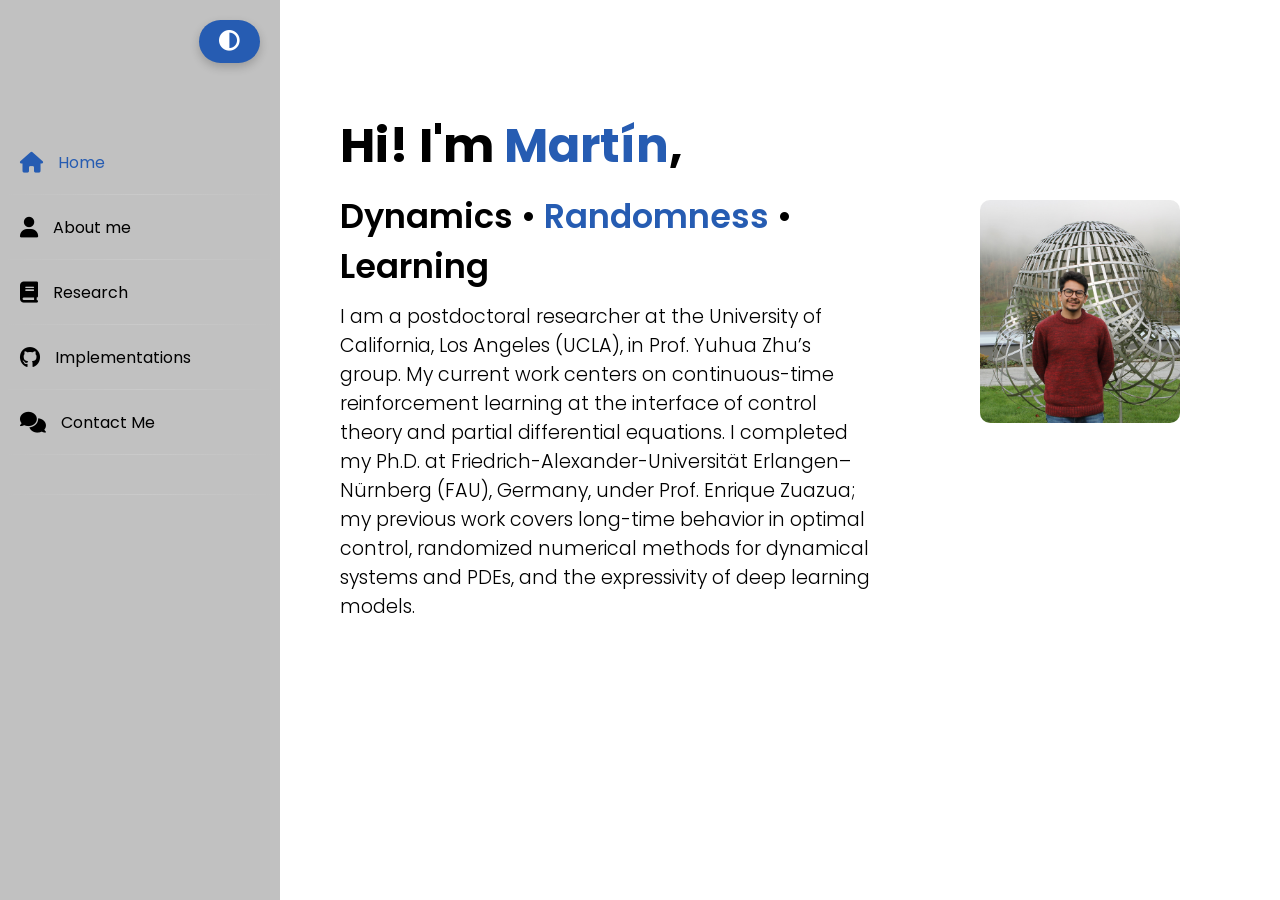
==== index.html @ 27f420d0 "update position" ====
<!DOCTYPE html>
<html lang="en">
<head>
  <meta charset="UTF-8">
  <meta name="viewport" content="width=device-width, initial-scale=1">
  <title>Martin Hernandez</title>

  <!-- Font Awesome icons -->
  <link
    rel="stylesheet"
    href="https://cdnjs.cloudflare.com/ajax/libs/font-awesome/6.5.0/css/all.min.css"
  />

  <!-- Swiper core CSS -->
  <link
    rel="stylesheet"
    href="https://unpkg.com/swiper@8/swiper-bundle.min.css"
  />

  <!-- Your custom styles -->
  <link rel="stylesheet" href="style.css" />

  <!-- Swiper JS (must come before your own script) -->
  <script
    src="https://unpkg.com/swiper@8/swiper-bundle.min.js"
    defer
  ></script>

  <!-- Your page’s behavior -->
  <script src="script.js" defer></script>
</head>
<body>

  <!-- Mobile top navigation (icons only) -->
  <header class="mobile-nav">
    <ul class="Links">
      <li onclick="Navigate(0)"><i class="fa-solid fa-house"></i></li>
      <li onclick="Navigate(1)"><i class="fa-solid fa-user"></i></li>
      <li onclick="Navigate(2)"><i class="fa-solid fa-book"></i></li>
      <li onclick="Navigate(3)"><i class="fa-brands fa-github"></i></li>
      <li onclick="Navigate(4)"><i class="fa-solid fa-comments"></i></li>
      <li>
        <button onclick="toggleTheme()" class="theme-button">
          <i class="fa-solid fa-circle-half-stroke"></i>
        </button>
      </li>
    </ul>
  </header>

  <main>
    <!-- Desktop sidebar -->
    <aside>
      <ul class="Links">
        <li onclick="Navigate(0)" class="activeLink">
          <i class="fa-solid fa-house"></i><p>Home</p>
        </li>
        <li onclick="Navigate(1)">
          <i class="fa-solid fa-user"></i><p>About me</p>
        </li>
        <li onclick="Navigate(2)">
          <i class="fa-solid fa-book"></i><p>Research</p>
        </li>
        <li onclick="Navigate(3)">
          <i class="fa-brands fa-github"></i><p>Implementations</p>
        </li>
        <li onclick="Navigate(4)">
          <i class="fa-solid fa-comments"></i><p>Contact Me</p>
        </li>
        <li>
          <button onclick="toggleTheme()" class="theme-button">
            <i class="fa-solid fa-circle-half-stroke"></i>
          </button>
        </li>
      </ul>
    </aside>

    <!-- Swiper container -->
    <div class="swiper mySwiper">
      <div class="swiper-wrapper">

        <!-- Home slide -->
        <div class="swiper-slide home-slide">
          <div class="HomeContent">
            <h1>Hi! I'm <span class="stylized-name">Martín</span>,</h1>
            <h2>Dynamics &bull; <span class="proffesions">Randomness</span> &bull; Learning</h2>
            <p class="heroline">
I am a postdoctoral researcher at the University of California, Los Angeles (UCLA), in Prof. Yuhua Zhu’s group. My current work centers on continuous-time reinforcement learning at the interface of control theory and partial differential equations. I completed my Ph.D. at Friedrich-Alexander-Universität Erlangen–Nürnberg (FAU), Germany, under Prof. Enrique Zuazua; my previous work covers long-time behavior in optimal control, randomized numerical methods for dynamical systems and PDEs, and the expressivity of deep learning models.            </p>
          </div>
          <div class="SideImg">
            <img src="Hernandez_oberwolfach.JPG" alt="Martin_Oberwolfach">
          </div>
        </div>

        <!-- About Me slide -->
        <div class="swiper-slide aboutme">
          <h1 class="heading">About Me</h1>
          <h3 class="sub-heading">I'm Martín Hernández Salinas</h3>
          <div class="aboutme-deatils">
           I am a mathematician with a background in partial differential equations, numerical analysis, and control theory. My academic path began in Chile, where I earned both my engineering and master’s degrees in mathematics at Universidad Técnica Federico Santa María (USM) under the supervision of Prof. Rodrigo Lecaros and Prof. Sebastián Zamorano. I earned my Ph.D. (Dr. rer. nat.) at Friedrich-Alexander-Universität Erlangen–Nürnberg (FAU), Germany, under the supervision of Prof. Enrique Zuazua.

During my Ph.D. I focused on continuous-time models, with a particular emphasis on developing efficient randomized algorithms—such as random-batch methods—for applications ranging from PDEs and optimal control to deep learning (e.g., dropout).

I am currently a postdoctoral researcher at the University of California, Los Angeles (UCLA), in Prof. Yuhua Zhu’s group, researching continuous-time reinforcement learning, particularly in multi-agent systems.

I am interested in bridging theoretical insights with practical implementations through numerical experiments, and I strive to connect rigorous mathematical analysis with emerging computational techniques.          </div>
          <div class="buttonGroup">
            <a href="https://github.com/Martinshs/Martinshs/blob/main/CV_Martin_HS.pdf" target="_blank">
              <button>CV</button>
            </a>
            <a href="https://github.com/Martinshs/master_thesis/blob/main/Thesis_master_Martin_hernandez_2021.pdf" target="_blank">
            <button>Master Thesis (Spanish)</button>
            </a>
            <a href="https://github.com/Martinshs/phd_thesis/blob/main/Thesis_Martin_Hernandez_update.pdf" target="_blank">
            <button>PhD Thesis (English)</button>
            </a>
          </div>
        </div>

        <!-- Research slide -->
        <div class="swiper-slide research">
          <h1 class="heading">Research</h1>

          <div class="publication-box">
            <h2>Publications</h2>
            <ul class="publication-list">
              <li>
                Hernández, M., Lecaros, R., Zamorano, S. (2023).
                <em>Averaged turnpike property for differential equations with random constant coefficients</em>.
                <strong>Mathematical Control and Related Fields</strong>.
                <a href="https://www.aimsciences.org//article/doi/10.3934/mcrf.2022016" target="_blank">AIMS</a>
              </li>
              <li>
                Hernández, M., Zuazua, E. (2024).
                <em>Uniform Turnpike Property and Singular Limits</em>.
                <strong>Acta Applicandae Mathematicae</strong>.
                <a href="https://link.springer.com/article/10.1007/s10440-024-00640-7" target="_blank">Springer</a>
              </li>
              <li>
                Hernández, M., Dominguez-Corella, A. (2025).
                <em>Mini-batch descent in semiflows</em>.
                <strong>ESAIM-COCV</strong>.
                <a href="https://www.esaim-cocv.org/articles/cocv/abs/2025/01/cocv240151/cocv240151.html" target="_blank">COCV</a>
              </li>
            </ul>
          </div>

          <div class="publication-box">
            <h2>Preprints</h2>
            <ul class="publication-list">
              <li>
                Hernández, M., Lazar, M., Zamorano, S. (2024).
                <em>Averaged observations and turnpike phenomenon for parameter-dependent systems</em>.
                <strong>Preprint</strong>.
                <a href="https://arxiv.org/abs/2404.17455" target="_blank">arXiv:2404.17455</a>
              </li>
              <li>
                Hernández, M., Zuazua, E. (2024).
                <em>Constructive Universal Approximation and Finite Sample Memorization by Narrow Deep ReLU Networks</em>.
                <strong>Preprint</strong>.
                <a href="https://arxiv.org/abs/2409.06555v2" target="_blank">arXiv:2409.06555v1</a>
              </li>
              <li>
                Hernández, M., Zuazua, E. (2025).
                <em>Random Batch Methods for PDE control on graphs</em>.
                <strong>Preprint</strong>.
                <a href="https://arxiv.org/abs/2506.11809" target="_blank">arXiv:2409.06555v1</a>
              </li>
              <li>
                Hernández, M. (2025).
                <em>Random domain decomposition for parabolic PDEs</em>.
                <strong>Preprint</strong>.
                <a href="https://arxiv.org/abs/2508.21557" target="_blank">arXiv:2508.21557</a>
              </li>
              <li>
                Hernández, M., Álvarez-López, A. (2025).
                <em>Convergence, design and training of continuous-time dropout as a random batch method</em>.
                <strong>Preprint</strong>.
                <a href="https://arxiv.org/abs/2510.13134" target="_blank">arXiv:2510.13134</a>

              </li>
            </ul>
          </div>



          <p class="research-description">
            For a full list of publications, please visit my
            <a href="https://scholar.google.com/citations?user=uMn-o4sAAAAJ&hl=en" target="_blank">Google Scholar profile</a>.
          </p>
        </div>

        <!-- Implementations slide -->
        <div class="swiper-slide gallery">
          <h1 class="heading">Implementations</h1>

          <h2 class="sub-heading">Tutorials</h2>
          <div class="project">
            <a href="https://github.com/DCN-FAU-AvH/pinns_heat" target="_blank">
              <img
                src="https://raw.githubusercontent.com/DCN-FAU-AvH/pinns_heat/master/results/test_example_2_20231113-230629/0_video_u.gif"
                alt="PINNs heat GIF"
              >
            </a>
            <p class="caption">
              PINNs introductory code for the heat equation (PyTorch implementation).
            </p>
          </div>

          <div class="project">
            <a href="https://github.com/Martinshs/tutorial_pytorch/tree/main" target="_blank">
              <img
                src="https://raw.githubusercontent.com/Martinshs/tutorial_pytorch/main/gifs/Simulation.gif"
                alt="PyTorch tutorial simulation"
              >
            </a>
            <p class="caption">
              Hands-on PyTorch tutorial: build and train your first neural network.
            </p>
          </div>

          <div class="project">
            <a href="https://github.com/Martinshs/code_parabolic/tree/main" target="_blank">
              <img
                src="https://raw.githubusercontent.com/Martinshs/code_parabolic/main/images/images_example_3d/plot_superposition167.png"
                alt="Parabolic PDE on graphs"
              >
            </a>
            <p class="caption">
              Library to solve Parabolic PDE on graphs.
            </p>
          </div>

          <h2 class="sub-heading">Paper Codes</h2>
          <div class="project">
            <a href="https://github.com/Martinshs/multiclass_UAT/tree/main" target="_blank">
              <img
                src="https://raw.githubusercontent.com/Martinshs/multiclass_UAT/main/example_1.gif"
                alt="Multiclass UAT GIF"
              >
            </a>
            <p class="caption">
              Universal binary classification via deep nets—without optimization.
            </p>
          </div>

          <div class="project">
            <a href="https://github.com/Martinshs/Turnpike-property" target="_blank">
              <img
                src="https://raw.githubusercontent.com/Martinshs/Turnpike-property/main/Images/plot_1.png"
                alt="Turnpike property plot"
              >
            </a>
            <p class="caption">
              Turnpike property: finite-dimensional cases with uncertainty (GEKKO implementation)
            </p>
          </div>

          <div class="project">
            <a href="https://github.com/Martinshs/mini-batch_obtacle_problem/tree/main" target="_blank">
              <img
                src="https://raw.githubusercontent.com/Martinshs/mini-batch_obtacle_problem/main/comparation_solutions.gif"
                alt="Obstacle problem comparison"
              >
            </a>
            <p class="caption">
              Random minimizing-movement for the obstacle problem (FEniCS implementation).
            </p>
          </div>

          <p class="gallery-description">
            Find more implementations on my
            <a href="https://github.com/Martinshs" target="_blank">GitHub</a>.
          </p>
        </div>

        <!-- Contact Me slide -->
        <div class="swiper-slide contactMe">
          <h1 class="heading">Contact Me</h1>
          <div class="contact-grid">
            <div class="contactinfo">
              <p><strong>Email UCLA:</strong> <a href="mailto:martinh@g.ucla.edu">martinh@g.ucla.edu</a></p>
              <p><strong>Email FAU:</strong> <a href="mailto:martin.hernandez@fau.de">martin.hernandez@fau.de</a></p>
<p><strong>Office:</strong> Boelter Hall, Room 9413, UCLA</p>
            </div>
            <div class="externallinks">
              <p><strong>Some external links:</strong></p>
              <ul class="link-icons">
                <li><i class="fab fa-linkedin"></i> <a href="https://linkedin.com/in/martinhernandez" target="_blank">LinkedIn</a></li>
                <li><i class="fas fa-university"></i> <a href="https://dcn.nat.fau.eu/martin-hernandez/" target="_blank">DCN</a></li>
                <li><i class="fab fa-github"></i> <a href="https://github.com/Martinshs" target="_blank">GitHub</a></li>
                <li><i class="fab fa-researchgate"></i> <a href="https://www.researchgate.net/profile/Martin-Hernandez-21?ev=hdr_xprf" target="_blank">ResearchGate</a></li>
                <li><i class="fab fa-google"></i><a href="https://scholar.google.com/citations?user=uMn-o4sAAAAJ&hl=en" target="_blank"> Google Scholar</a></li>
              </ul>
            </div>
          </div>
        </div>

      </div>
    </div>
  </main>

</body>
</html>
---- style.css ----
/* style.css */

/* 1. Fonts */
@import url('https://fonts.googleapis.com/css2?family=Poppins:ital,wght@0,100;0,200;0,300;0,400;0,500;0,600;0,700;0,800;0,900;1,100;1,200;1,300;1,500;1,600;1,700;1,800;1,900&display=swap');
@import url('https://fonts.googleapis.com/css2?family=Bonbon&display=swap');

/* 2. CSS variables & dark mode */
:root {
  --primary-green:       #265CB2;
  --primary-green-hover: #265CB2;
  --secondary-green:     #265CB2;
  --button-bg:           #265CB2;
  --bg-sidebar:          #C1C1C1;
  --bg-dark-alt:         #FFFFFF;
  --bg-black:            #FFFFFF;
  --text-white:          #000000;
  --text-light-grey:     #000000;
  --separator-color:     #ffffff24;
  --scrollbar-track:     #C1C1C1;
}
body.dark-mode {
  --primary-green:       #80ed99;
  --primary-green-hover: #80ed99;
  --secondary-green:     #85f69f;
  --button-bg:           #1d8637;
  --bg-sidebar:          #212529;
  --bg-dark-alt:         #343a40;
  --bg-black:            #343a40;
  --text-white:          #ffffff;
  --text-light-grey:     #ffffff;
  --separator-color:     #ffffff24;
  --scrollbar-track:     #1a1a1a;
}

/* 3. Reset & base */
* {
  margin: 0;
  padding: 0;
  box-sizing: border-box;
}
body {
  height: 100vh;
  font-family: 'Poppins', sans-serif;
  background: var(--bg-dark-alt);
  color: var(--text-white);
}

/* 4. Layout */
main {
  display: flex;
  width: 100vw;
  height: 100vh;
  overflow: hidden;
}
aside {
  width: 280px;
  display: flex;
  flex-direction: column;
  background-color: var(--bg-sidebar);
  backdrop-filter: blur(20px);
}
.mobile-nav {
  display: none;
  background-color: var(--bg-sidebar);
  backdrop-filter: blur(20px);
}

/* 5. Navigation lists */
.Links {
  list-style: none;
  padding: 0;
  margin: 0;
}
aside .Links {
  display: flex;
  flex-direction: column;
  margin-top: 130px;
}
aside .Links li {
  display: flex;
  align-items: center;
  justify-content: flex-start;
  gap: 10px;
  padding: 20px;
  cursor: pointer;
  color: var(--text-white);
  position: relative;
  transition: color 0.2s;
}
aside .Links li:hover {
  color: var(--primary-green);
}
aside .Links li::after {
  content: '';
  position: absolute;
  width: 100%;
  left: 0;
  bottom: 0;
  height: 1px;
  background: linear-gradient(to left, transparent, var(--separator-color), transparent);
}
aside .Links li i {
  font-size: 1.3rem;
}
aside .Links li p {
  margin-left: 5px;
}

/* Mobile nav */
.mobile-nav .Links {
  display: flex;
  flex-direction: row;
  justify-content: space-around;
  align-items: center;
  height: 100%;
}
.mobile-nav .Links li {
  display: flex;
  align-items: center;
  justify-content: center;
  cursor: pointer;
  color: var(--text-white);
  transition: color 0.2s;
}
.mobile-nav .Links li i {
  font-size: 1.3rem;
}

/* 6. Active link coloring */
.Links li.activeLink {
  color: var(--primary-green);
}

/* 7. Swiper container */
.mySwiper {
  width: calc(100% - 280px);
  height: 100vh;
  background-color: var(--bg-dark-alt);
}
.swiper,
.swiper-wrapper {
  height: 100vh;
}

/* 8. Slide scroll containment */
.swiper-slide {
  width: 100%;
  height: 100%;
  overflow-y: auto;
  overscroll-behavior-y: contain;
  background-color: var(--bg-dark-alt);
}
.swiper-slide::-webkit-scrollbar {
  width: 15px;
}
.swiper-slide::-webkit-scrollbar-track {
  background: var(--scrollbar-track);
  border-radius: 5px;
}
.swiper-slide::-webkit-scrollbar-thumb {
  background-color: var(--primary-green);
  border-radius: 5px;
  border: 2px solid var(--scrollbar-track);
}

/* 9. Home slide */
.home-slide {
  display: flex;
  background-color: var(--bg-dark-alt);
  color: var(--text-white);
}
.HomeContent {
  flex: 1;
  margin: auto 0;
  margin-top: 50px;
  padding: 60px;
  user-select: none;
}
.SideImg {
  width: 20%;
  margin: 200px 100px 0 0;
  position: relative;
}
.SideImg img {
  width: 100%;
  border-radius: 10px;
}

/* 10. Heading decorations */
.hr1 {
  width: 150px;
  height: 10px;
  border: none;
  background: var(--primary-green);
  border-top-right-radius: 3px;
  border-bottom-right-radius: 3px;
}
.hr2 {
  width: 10px;
  height: 120px;
  border: none;
  background: var(--primary-green);
  border-bottom-left-radius: 3px;
  border-bottom-right-radius: 3px;
}
.SideImg .top-right-corner,
.SideImg .bottom-left-corner {
  position: absolute;
  pointer-events: none;
}
.SideImg .top-right-corner {
  top: 0; right: 0;
  transform: translate(20px, -20px) rotate(90deg);
}
.SideImg .bottom-left-corner {
  bottom: 0; left: 0;
  transform: translate(20px, 20px) rotate(-90deg);
}

/* 11. Text styles */
.HomeContent h1 {
  font-size: 3em;
  font-weight: 700;
  margin-bottom: 10px;
}
.HomeContent h2 {
  font-size: 2.1em;
  font-weight: 600;
  margin-bottom: 10px;
}
.HomeContent h1 .stylized-name {
  color: var(--primary-green);
}
.proffesions {
  color: var(--secondary-green);
}
.HomeContent .heroline {
  font-size: 1.2rem;
  font-weight: 300;
  padding-right: 50px;
}

/* 12. About Me slide */
.aboutme {
  padding: 60px;
  color: var(--text-white);
}
.aboutme h3 {
  padding: 10px 0;
}
.aboutme-deatils {
  padding: 10px;
  font-weight: 300;
  line-height: 1.6;
  color: var(--text-light-grey);
}
.bottonGroup {
  gap: 30px; /* Espaciado entre botones */
}
.buttonGroup button {
  background-color: var(--primary-green);
  color: var(--bg-black);
  border: none;
  padding: 12px 24px;
  border-radius: 5px;
  cursor: pointer;
  transition: background-color 0.3s ease;
}
.buttonGroup button:hover {
  background-color: var(--primary-green-hover);
}

/* 13. Research slide */
.heading {
  padding: 20px 10px;
  font-size: 2.5rem;
  color: var(--primary-green);
}
.sub-heading {
  padding: 10px 0;
  font-size: 1rem;
  color: var(--primary-green);
}
.research {
  padding: 60px;
  color: var(--text-white);
}
.research-description {
  padding: 10px;
  font-weight: 300;
  line-height: 1.6;
  color: var(--text-light-grey);
}
.research-description a {
  color: var(--primary-green);
  text-decoration: none;
}
.research-description a:hover {
  text-decoration: underline;
}
.publication-box {
  background-color: var(--bg-black);
  padding: 20px;
  margin: 20px 0;
  border-radius: 5px;
  color: var(--text-white);
}
.publication-box h2 {
  margin-bottom: 10px;
  color: var(--primary-green);
}
.publication-list li a {
  color: var(--primary-green);
  text-decoration: none;
}
.publication-list li a:hover {
  text-decoration: underline;
}

/* 14. Implementations slide */
.gallery {
  display: grid;
  grid-template-columns: repeat(3, 1fr);
  padding: 60px;
  gap: 20px;
}
.gallery h1,
.gallery h2 {
  grid-column: 1 / span 3;
  text-align: center;
  padding-bottom: 30px;
}
.gallery h2 {
  font-weight: 600;
  font-size: 1.5rem;
  color: var(--text-white);
}
.gallery .project {
  background: var(--bg-sidebar);
  padding: 10px;
  border-radius: 20px;
  display: flex;
  flex-direction: column;
  align-items: center;
}
.gallery .project img {
  width: 100%;
  height: 220px;
  object-fit: cover;
  border-radius: 10px;
}
.gallery .caption {
  font-size: 0.9rem;
  margin-top: 10px;
  text-align: center;
  color: var(--text-light-grey);
}
.gallery-description {
  padding: 10px;
  font-weight: 300;
  line-height: 1.6;
  color: var(--text-light-grey);
  grid-column: 1 / span 3;
}
.gallery-description a {
  color: var(--primary-green);
  text-decoration: none;
}
.gallery-description a:hover {
  text-decoration: underline;
}

/* 15. Contact slide */
.contactMe {
  padding: 80px 100px;
  display: flex;
  flex-direction: column;
  gap: 20px;
  background-color: var(--bg-dark-alt);
  color: var(--text-white);
}
.contact-grid {
  display: grid;
  grid-template-columns: 1fr 1fr;
  gap: 40px;
  padding-top: 30px;
}
.contactinfo a,
.externallinks a,
.link-icons a {
  color: var(--primary-green);
  text-decoration: none;
}
.contactinfo a:hover,
.externallinks a:hover,
.link-icons a:hover {
  text-decoration: underline;
}
.externallinks ul,
.link-icons {
  padding-left: 0;
  list-style: none;
}
.link-icons li i {
  margin-right: 10px;
  width: 20px;
  text-align: center;
  color: var(--primary-green);
}

/* 16. Theme toggle button */
.theme-button {
  position: fixed;
  top: 20px;
  right: 20px;
  z-index: 999;
  padding: 10px 20px;
  border: none;
  border-radius: 25px;
  font-size: 1.1rem;
  cursor: pointer;
  transition: background-color 0.3s ease, color 0.3s ease;
  background-color: var(--primary-green);
  color: var(--bg-black);
  box-shadow: 0 4px 10px rgba(0, 0, 0, 0.2);
}
.theme-button:hover {
  background-color: var(--primary-green-hover);
  color: var(--text-white);
}

/* 17. Mobile responsiveness */
@media (max-width: 768px) {
  /* hide desktop sidebar, show mobile header */
  aside {
    display: none;
  }
  .mobile-nav {
    display: block;
    position: fixed;
    top: 0;
    width: 100%;
    height: 60px;
    z-index: 1000;
  }
  main {
    margin-top: 60px;
  }
  .mySwiper {
    width: 100vw;
  }
  /* adjust slide heights for header */
  .swiper,
  .swiper-wrapper,
  .swiper-slide {
    height: calc(100vh - 60px);
  }
  /* single-column gallery */
  .gallery {
    grid-template-columns: 1fr;
    padding: 20px;
  }
  /* home slide single column */
  .home-slide {
    flex-direction: column;
  }
  .SideImg {
    width: 80%;
    margin: 20px auto 10px;
  }
  .HomeContent {
    margin-top: 20px;
  }
  /* contact grid single column */
  .contact-grid {
    grid-template-columns: 1fr;
  }

  .gallery-description {
    padding: 10px;
    font-weight: 300;
    line-height: 1.6;
    color: var(--text-light-grey);
  }


}
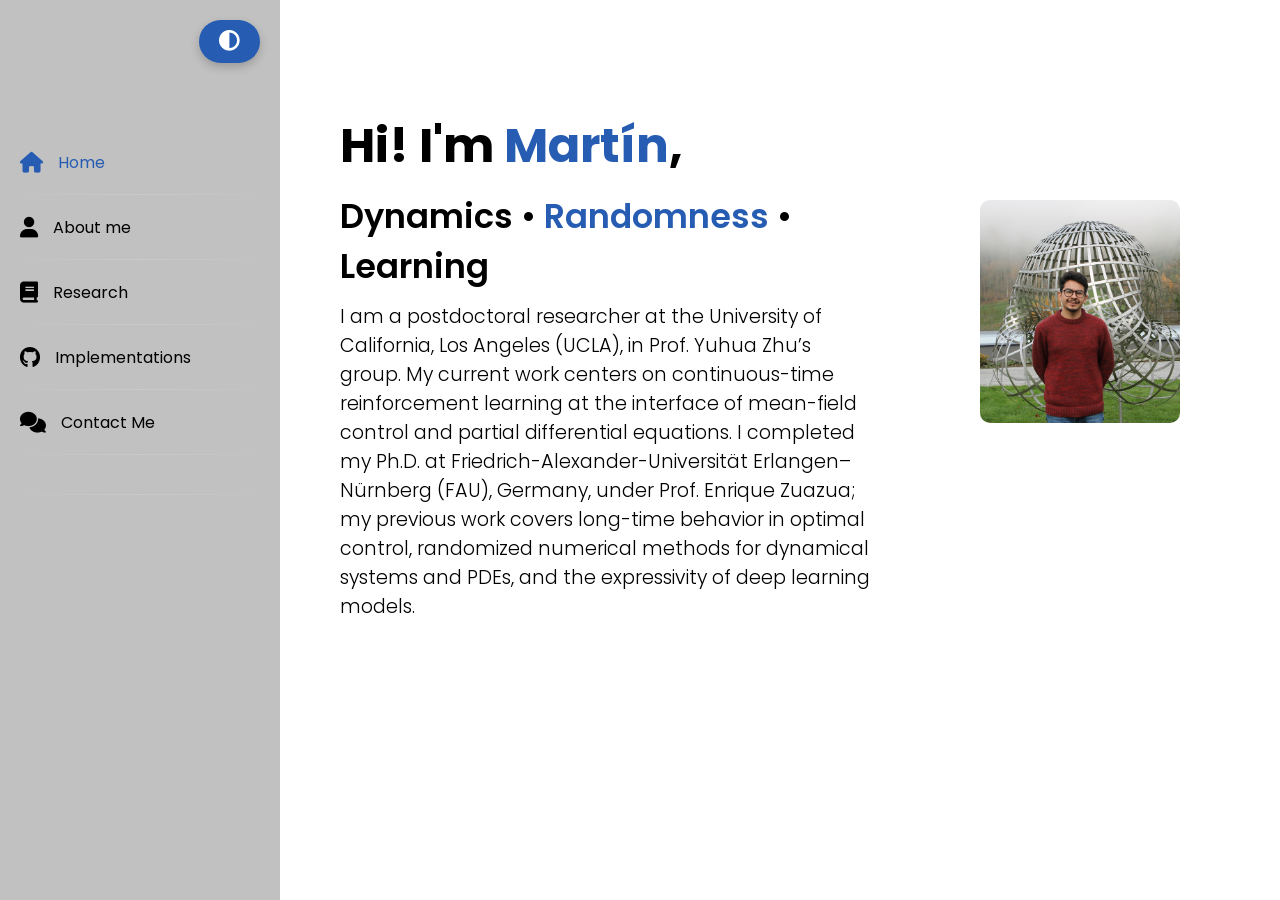
==== commit 3dfeaa61: "better aesthetics" ====
--- a/index.html
+++ b/index.html
@@ -84,7 +84,7 @@
             <h1>Hi! I'm <span class="stylized-name">Martín</span>,</h1>
             <h2>Dynamics &bull; <span class="proffesions">Randomness</span> &bull; Learning</h2>
             <p class="heroline">
-I am a postdoctoral researcher at the University of California, Los Angeles (UCLA), in Prof. Yuhua Zhu’s group. My current work centers on continuous-time reinforcement learning at the interface of control theory and partial differential equations. I completed my Ph.D. at Friedrich-Alexander-Universität Erlangen–Nürnberg (FAU), Germany, under Prof. Enrique Zuazua; my previous work covers long-time behavior in optimal control, randomized numerical methods for dynamical systems and PDEs, and the expressivity of deep learning models.            </p>
+I am a postdoctoral researcher at the University of California, Los Angeles (UCLA), in Prof. Yuhua Zhu’s group. My current work centers on continuous-time reinforcement learning at the interface of mean-field control and partial differential equations. I completed my Ph.D. at Friedrich-Alexander-Universität Erlangen–Nürnberg (FAU), Germany, under Prof. Enrique Zuazua; my previous work covers long-time behavior in optimal control, randomized numerical methods for dynamical systems and PDEs, and the expressivity of deep learning models.            </p>
           </div>
           <div class="SideImg">
             <img src="Hernandez_oberwolfach.JPG" alt="Martin_Oberwolfach">
@@ -93,101 +93,179 @@
 
         <!-- About Me slide -->
         <div class="swiper-slide aboutme">
-          <h1 class="heading">About Me</h1>
-          <h3 class="sub-heading">I'm Martín Hernández Salinas</h3>
-          <div class="aboutme-deatils">
-           I am a mathematician with a background in partial differential equations, numerical analysis, and control theory. My academic path began in Chile, where I earned both my engineering and master’s degrees in mathematics at Universidad Técnica Federico Santa María (USM) under the supervision of Prof. Rodrigo Lecaros and Prof. Sebastián Zamorano. I earned my Ph.D. (Dr. rer. nat.) at Friedrich-Alexander-Universität Erlangen–Nürnberg (FAU), Germany, under the supervision of Prof. Enrique Zuazua.
-
-During my Ph.D. I focused on continuous-time models, with a particular emphasis on developing efficient randomized algorithms—such as random-batch methods—for applications ranging from PDEs and optimal control to deep learning (e.g., dropout).
-
-I am currently a postdoctoral researcher at the University of California, Los Angeles (UCLA), in Prof. Yuhua Zhu’s group, researching continuous-time reinforcement learning, particularly in multi-agent systems.
-
-I am interested in bridging theoretical insights with practical implementations through numerical experiments, and I strive to connect rigorous mathematical analysis with emerging computational techniques.          </div>
-          <div class="buttonGroup">
-            <a href="https://github.com/Martinshs/Martinshs/blob/main/CV_Martin_HS.pdf" target="_blank">
-              <button>CV</button>
-            </a>
-            <a href="https://github.com/Martinshs/master_thesis/blob/main/Thesis_master_Martin_hernandez_2021.pdf" target="_blank">
-            <button>Master Thesis (Spanish)</button>
-            </a>
-            <a href="https://github.com/Martinshs/phd_thesis/blob/main/Thesis_Martin_Hernandez_update.pdf" target="_blank">
-            <button>PhD Thesis (English)</button>
-            </a>
-          </div>
-        </div>
+  <h1 class="heading">About Me</h1>
+  <h3 class="sub-heading">I'm Martín Hernández Salinas</h3>
+
+  <div class="aboutme-intro">
+    A brief overview of my academic background, current position, and research interests.
+  </div>
+
+  <div class="aboutme-grid">
+    <div class="about-card">
+      <h4>Who am I?</h4>
+      <p>
+        I am a mathematician working at the intersection of partial differential equations,
+        numerical analysis, control theory, deep learning, and reinforcement learning.
+      </p>
+    </div>
+
+    <div class="about-card">
+      <h4>What is my current position?</h4>
+      <p>
+        I am currently a postdoctoral researcher at the University of California, Los Angeles (UCLA),
+        in Prof. Yuhua Zhu’s group, where I work on continuous-time reinforcement learning,
+        particularly in multi-agent systems and mean-field control.
+      </p>
+    </div>
+
+    <div class="about-card">
+      <h4>Where did I study?</h4>
+      <p>
+        My academic path began in Chile, where I earned both my engineering and master’s degrees
+        in mathematics at Universidad Técnica Federico Santa María (USM), under the supervision of
+        Prof. Rodrigo Lecaros and Prof. Sebastián Zamorano.
+      </p>
+    </div>
+
+    <div class="about-card">
+      <h4>What did I do during my Ph.D.?</h4>
+      <p>
+        I earned my Ph.D. (Dr. rer. nat.) at Friedrich-Alexander-Universität Erlangen–Nürnberg (FAU),
+        Germany, under the supervision of Prof. Enrique Zuazua. During this period, I focused on
+        continuous-time models and on efficient randomized algorithms, such as random-batch methods,
+        for PDEs, optimal control, and deep learning.
+      </p>
+    </div>
+
+    <div class="about-card">
+      <h4>What are my research interests?</h4>
+      <p>
+        My current interests include continuous-time reinforcement learning, multi-agent systems,
+  mean-field control theory, partial differential equations, and randomized methods for dynamical systems.
+  More recently, part of my attention has also turned to understanding supervised learning models
+  from a mathematical viewpoint.
+      </p>
+    </div>
+
+    <div class="about-card">
+      <h4>What motivates my work?</h4>
+      <p>
+       I am naturally driven by curiosity. Despite my strong mathematical training, I remain an engineer at heart, interested not only in rigorous analysis but also in building, testing, and understanding how ideas work in practice. 
+       More than anything, I am motivated by science, discovery, and the bridge between theory and reality.
+      </p>
+    </div>
+  </div>
+
+  <div class="buttonGroup">
+    <a href="https://github.com/Martinshs/Martinshs/blob/main/CV_Martin_HS.pdf" target="_blank">
+      <button>CV</button>
+    </a>
+    <a href="https://github.com/Martinshs/master_thesis/blob/main/Thesis_master_Martin_hernandez_2021.pdf" target="_blank">
+      <button>Master Thesis (Spanish)</button>
+    </a>
+    <a href="https://github.com/Martinshs/phd_thesis/blob/main/Thesis_Martin_Hernandez_update.pdf" target="_blank">
+      <button>PhD Thesis (English)</button>
+    </a>
+  </div>
+</div>
 
         <!-- Research slide -->
-        <div class="swiper-slide research">
-          <h1 class="heading">Research</h1>
-
-          <div class="publication-box">
-            <h2>Publications</h2>
-            <ul class="publication-list">
-              <li>
-                Hernández, M., Lecaros, R., Zamorano, S. (2023).
-                <em>Averaged turnpike property for differential equations with random constant coefficients</em>.
-                <strong>Mathematical Control and Related Fields</strong>.
-                <a href="https://www.aimsciences.org//article/doi/10.3934/mcrf.2022016" target="_blank">AIMS</a>
-              </li>
-              <li>
-                Hernández, M., Zuazua, E. (2024).
-                <em>Uniform Turnpike Property and Singular Limits</em>.
-                <strong>Acta Applicandae Mathematicae</strong>.
-                <a href="https://link.springer.com/article/10.1007/s10440-024-00640-7" target="_blank">Springer</a>
-              </li>
-              <li>
-                Hernández, M., Dominguez-Corella, A. (2025).
-                <em>Mini-batch descent in semiflows</em>.
-                <strong>ESAIM-COCV</strong>.
-                <a href="https://www.esaim-cocv.org/articles/cocv/abs/2025/01/cocv240151/cocv240151.html" target="_blank">COCV</a>
-              </li>
-            </ul>
-          </div>
-
-          <div class="publication-box">
-            <h2>Preprints</h2>
-            <ul class="publication-list">
-              <li>
-                Hernández, M., Lazar, M., Zamorano, S. (2024).
-                <em>Averaged observations and turnpike phenomenon for parameter-dependent systems</em>.
-                <strong>Preprint</strong>.
-                <a href="https://arxiv.org/abs/2404.17455" target="_blank">arXiv:2404.17455</a>
-              </li>
-              <li>
-                Hernández, M., Zuazua, E. (2024).
-                <em>Constructive Universal Approximation and Finite Sample Memorization by Narrow Deep ReLU Networks</em>.
-                <strong>Preprint</strong>.
-                <a href="https://arxiv.org/abs/2409.06555v2" target="_blank">arXiv:2409.06555v1</a>
-              </li>
-              <li>
-                Hernández, M., Zuazua, E. (2025).
-                <em>Random Batch Methods for PDE control on graphs</em>.
-                <strong>Preprint</strong>.
-                <a href="https://arxiv.org/abs/2506.11809" target="_blank">arXiv:2409.06555v1</a>
-              </li>
-              <li>
-                Hernández, M. (2025).
-                <em>Random domain decomposition for parabolic PDEs</em>.
-                <strong>Preprint</strong>.
-                <a href="https://arxiv.org/abs/2508.21557" target="_blank">arXiv:2508.21557</a>
-              </li>
-              <li>
-                Hernández, M., Álvarez-López, A. (2025).
-                <em>Convergence, design and training of continuous-time dropout as a random batch method</em>.
-                <strong>Preprint</strong>.
-                <a href="https://arxiv.org/abs/2510.13134" target="_blank">arXiv:2510.13134</a>
-
-              </li>
-            </ul>
-          </div>
-
-
-
-          <p class="research-description">
-            For a full list of publications, please visit my
-            <a href="https://scholar.google.com/citations?user=uMn-o4sAAAAJ&hl=en" target="_blank">Google Scholar profile</a>.
-          </p>
-        </div>
+<div class="swiper-slide research">
+  <h1 class="heading">Research</h1>
+
+  <div class="research-section">
+    <div class="section-header">
+      <h2>Publications</h2>
+    </div>
+
+    <div class="publication-grid">
+      <article class="publication-card">
+        <p class="publication-authors">Hernández, M., Lecaros, R., Zamorano, S. (2023)</p>
+        <h3 class="publication-title">
+          Averaged turnpike property for differential equations with random constant coefficients
+        </h3>
+        <p class="publication-venue">Mathematical Control and Related Fields</p>
+        <a class="publication-link" href="https://www.aimsciences.org//article/doi/10.3934/mcrf.2022016" target="_blank">AIMS</a>
+      </article>
+
+      <article class="publication-card">
+        <p class="publication-authors">Hernández, M., Zuazua, E. (2024)</p>
+        <h3 class="publication-title">
+          Uniform Turnpike Property and Singular Limits
+        </h3>
+        <p class="publication-venue">Acta Applicandae Mathematicae</p>
+        <a class="publication-link" href="https://link.springer.com/article/10.1007/s10440-024-00640-7" target="_blank">Springer</a>
+      </article>
+
+      <article class="publication-card">
+        <p class="publication-authors">Hernández, M., Dominguez-Corella, A. (2025)</p>
+        <h3 class="publication-title">
+          Mini-batch descent in semiflows
+        </h3>
+        <p class="publication-venue">ESAIM-COCV</p>
+        <a class="publication-link" href="https://www.esaim-cocv.org/articles/cocv/abs/2025/01/cocv240151/cocv240151.html" target="_blank">COCV</a>
+      </article>
+
+      <article class="publication-card">
+        <p class="publication-authors">Hernández, M., Lazar, M., Zamorano, S. (2026)</p>
+        <h3 class="publication-title">
+          Turnpike phenomenon for averaged optimal control
+        </h3>
+        <p class="publication-venue">Optimization</p>
+        <a class="publication-link" href="https://www.tandfonline.com/doi/abs/10.1080/02331934.2026.2615776" target="_blank">Optimization</a>
+      </article>
+    </div>
+  </div>
+
+  <div class="research-section">
+    <div class="section-header">
+      <h2>Preprints</h2>
+    </div>
+
+    <div class="publication-grid">
+      <article class="publication-card">
+        <p class="publication-authors">Hernández, M., Zuazua, E. (2024)</p>
+        <h3 class="publication-title">
+          Constructive Universal Approximation and Finite Sample Memorization by Narrow Deep ReLU Networks
+        </h3>
+        <p class="publication-venue">Preprint</p>
+        <a class="publication-link" href="https://arxiv.org/abs/2409.06555v2" target="_blank">arXiv:2409.06555v1</a>
+      </article>
+
+      <article class="publication-card">
+        <p class="publication-authors">Hernández, M., Zuazua, E. (2025)</p>
+        <h3 class="publication-title">
+          Random Batch Methods for PDE control on graphs
+        </h3>
+        <p class="publication-venue">Preprint</p>
+        <a class="publication-link" href="https://arxiv.org/abs/2506.11809" target="_blank">arXiv:2506.11809</a>
+      </article>
+
+      <article class="publication-card">
+        <p class="publication-authors">Hernández, M. (2025)</p>
+        <h3 class="publication-title">
+          Random domain decomposition for parabolic PDEs
+        </h3>
+        <p class="publication-venue">Preprint</p>
+        <a class="publication-link" href="https://arxiv.org/abs/2508.21557" target="_blank">arXiv:2508.21557</a>
+      </article>
+
+      <article class="publication-card">
+        <p class="publication-authors">Hernández, M., Álvarez-López, A. (2025)</p>
+        <h3 class="publication-title">
+          Convergence, design and training of continuous-time dropout as a random batch method
+        </h3>
+        <p class="publication-venue">Preprint</p>
+        <a class="publication-link" href="https://arxiv.org/abs/2510.13134" target="_blank">arXiv:2510.13134</a>
+      </article>
+    </div>
+  </div>
+
+  <p class="research-description">
+    For a full list of publications, please visit my
+    <a href="https://scholar.google.com/citations?user=uMn-o4sAAAAJ&hl=en" target="_blank">Google Scholar profile</a>.
+  </p>
+</div>  
 
         <!-- Implementations slide -->
         <div class="swiper-slide gallery">
@@ -274,26 +352,46 @@
         </div>
 
         <!-- Contact Me slide -->
-        <div class="swiper-slide contactMe">
-          <h1 class="heading">Contact Me</h1>
-          <div class="contact-grid">
-            <div class="contactinfo">
-              <p><strong>Email UCLA:</strong> <a href="mailto:martinh@g.ucla.edu">martinh@g.ucla.edu</a></p>
-              <p><strong>Email FAU:</strong> <a href="mailto:martin.hernandez@fau.de">martin.hernandez@fau.de</a></p>
-<p><strong>Office:</strong> Boelter Hall, Room 9413, UCLA</p>
-            </div>
-            <div class="externallinks">
-              <p><strong>Some external links:</strong></p>
-              <ul class="link-icons">
-                <li><i class="fab fa-linkedin"></i> <a href="https://linkedin.com/in/martinhernandez" target="_blank">LinkedIn</a></li>
-                <li><i class="fas fa-university"></i> <a href="https://dcn.nat.fau.eu/martin-hernandez/" target="_blank">DCN</a></li>
-                <li><i class="fab fa-github"></i> <a href="https://github.com/Martinshs" target="_blank">GitHub</a></li>
-                <li><i class="fab fa-researchgate"></i> <a href="https://www.researchgate.net/profile/Martin-Hernandez-21?ev=hdr_xprf" target="_blank">ResearchGate</a></li>
-                <li><i class="fab fa-google"></i><a href="https://scholar.google.com/citations?user=uMn-o4sAAAAJ&hl=en" target="_blank"> Google Scholar</a></li>
-              </ul>
-            </div>
-          </div>
-        </div>
+<div class="swiper-slide contactMe">
+  <h1 class="heading">Contact Me</h1>
+
+  <p class="contact-intro">
+    Please feel free to reach out regarding research, collaborations, or academic discussions.
+  </p>
+
+  <div class="contact-grid">
+    <div class="contact-card contactinfo">
+      <h3>Contact Information</h3>
+
+      <p>
+        <strong>Email UCLA:</strong>
+        <a href="mailto:martinh@g.ucla.edu">martinh[at]g.ucla.edu</a>
+      </p>
+
+      <p>
+        <strong>Email FAU:</strong>
+        <a href="mailto:martin.hernandez@fau.de">martin.hernandez[at]fau.de</a>
+      </p>
+
+      <p>
+        <strong>Office:</strong>
+        Boelter Hall, Room 9413, UCLA
+      </p>
+    </div>
+
+    <div class="contact-card externallinks">
+      <h3>External Links</h3>
+
+      <ul class="link-icons">
+        <li><i class="fab fa-linkedin"></i> <a href="https://linkedin.com/in/martinhernandez" target="_blank">LinkedIn</a></li>
+        <li><i class="fas fa-university"></i> <a href="https://dcn.nat.fau.eu/martin-hernandez/" target="_blank">DCN</a></li>
+        <li><i class="fab fa-github"></i> <a href="https://github.com/Martinshs" target="_blank">GitHub</a></li>
+        <li><i class="fab fa-researchgate"></i> <a href="https://www.researchgate.net/profile/Martin-Hernandez-21?ev=hdr_xprf" target="_blank">ResearchGate</a></li>
+        <li><i class="fab fa-google"></i> <a href="https://scholar.google.com/citations?user=uMn-o4sAAAAJ&hl=en" target="_blank">Google Scholar</a></li>
+      </ul>
+    </div>
+  </div>
+</div>
 
       </div>
     </div>
--- a/style.css
+++ b/style.css
@@ -245,18 +245,59 @@
   padding: 60px;
   color: var(--text-white);
 }
+
 .aboutme h3 {
   padding: 10px 0;
 }
-.aboutme-deatils {
-  padding: 10px;
+
+.aboutme-intro {
+  margin: 10px 0 25px 0;
+  max-width: 850px;
   font-weight: 300;
   line-height: 1.6;
   color: var(--text-light-grey);
 }
-.bottonGroup {
-  gap: 30px; /* Espaciado entre botones */
-}
+
+.aboutme-grid {
+  display: grid;
+  grid-template-columns: repeat(2, minmax(280px, 1fr));
+  gap: 20px;
+  margin-top: 20px;
+}
+
+.about-card {
+  background-color: var(--bg-black);
+  border-left: 4px solid var(--primary-green);
+  padding: 22px;
+  border-radius: 10px;
+  box-shadow: 0 4px 12px rgba(0, 0, 0, 0.08);
+  transition: transform 0.2s ease, box-shadow 0.2s ease;
+}
+
+.about-card:hover {
+  transform: translateY(-3px);
+  box-shadow: 0 8px 18px rgba(0, 0, 0, 0.12);
+}
+
+.about-card h4 {
+  margin-bottom: 10px;
+  font-size: 1.05rem;
+  color: var(--primary-green);
+}
+
+.about-card p {
+  font-weight: 300;
+  line-height: 1.65;
+  color: var(--text-light-grey);
+}
+
+.buttonGroup {
+  display: flex;
+  flex-wrap: wrap;
+  gap: 15px;
+  margin-top: 30px;
+}
+
 .buttonGroup button {
   background-color: var(--primary-green);
   color: var(--bg-black);
@@ -264,148 +305,280 @@
   padding: 12px 24px;
   border-radius: 5px;
   cursor: pointer;
-  transition: background-color 0.3s ease;
-}
+  transition: background-color 0.3s ease, transform 0.2s ease;
+}
+
 .buttonGroup button:hover {
   background-color: var(--primary-green-hover);
+  transform: translateY(-2px);
 }
 
 /* 13. Research slide */
-.heading {
-  padding: 20px 10px;
-  font-size: 2.5rem;
-  color: var(--primary-green);
-}
-.sub-heading {
-  padding: 10px 0;
-  font-size: 1rem;
-  color: var(--primary-green);
-}
 .research {
   padding: 60px;
   color: var(--text-white);
 }
+
+.research-section {
+  margin: 30px 0 40px 0;
+}
+
+.section-header {
+  margin-bottom: 18px;
+}
+
+.section-header h2 {
+  font-size: 1.5rem;
+  color: var(--primary-green);
+  font-weight: 600;
+}
+
+.publication-grid {
+  display: grid;
+  grid-template-columns: repeat(2, minmax(280px, 1fr));
+  gap: 20px;
+}
+
+.publication-card {
+  background-color: var(--bg-black);
+  border-left: 4px solid var(--primary-green);
+  padding: 22px;
+  border-radius: 10px;
+  box-shadow: 0 4px 12px rgba(0, 0, 0, 0.08);
+  transition: transform 0.2s ease, box-shadow 0.2s ease;
+}
+
+.publication-card:hover {
+  transform: translateY(-3px);
+  box-shadow: 0 8px 18px rgba(0, 0, 0, 0.12);
+}
+
+.publication-authors {
+  font-size: 0.95rem;
+  font-weight: 400;
+  line-height: 1.5;
+  color: var(--text-light-grey);
+  margin-bottom: 8px;
+}
+
+.publication-title {
+  font-size: 1.08rem;
+  line-height: 1.5;
+  font-weight: 600;
+  color: var(--text-white);
+  margin-bottom: 10px;
+}
+
+.publication-venue {
+  font-size: 0.95rem;
+  color: var(--primary-green);
+  margin-bottom: 14px;
+}
+
+.publication-link {
+  display: inline-block;
+  padding: 8px 14px;
+  border-radius: 999px;
+  background-color: var(--primary-green);
+  color: var(--bg-black);
+  text-decoration: none;
+  font-size: 0.9rem;
+  font-weight: 500;
+  transition: background-color 0.3s ease, transform 0.2s ease;
+}
+
+.publication-link:hover {
+  background-color: var(--primary-green-hover);
+  transform: translateY(-1px);
+}
+
 .research-description {
-  padding: 10px;
+  margin-top: 10px;
+  padding: 10px 0;
   font-weight: 300;
   line-height: 1.6;
   color: var(--text-light-grey);
 }
+
 .research-description a {
   color: var(--primary-green);
   text-decoration: none;
 }
+
 .research-description a:hover {
-  text-decoration: underline;
-}
-.publication-box {
-  background-color: var(--bg-black);
-  padding: 20px;
-  margin: 20px 0;
-  border-radius: 5px;
-  color: var(--text-white);
-}
-.publication-box h2 {
-  margin-bottom: 10px;
-  color: var(--primary-green);
-}
-.publication-list li a {
-  color: var(--primary-green);
-  text-decoration: none;
-}
-.publication-list li a:hover {
   text-decoration: underline;
 }
 
 /* 14. Implementations slide */
 .gallery {
   display: grid;
-  grid-template-columns: repeat(3, 1fr);
+  grid-template-columns: repeat(3, minmax(240px, 1fr));
   padding: 60px;
-  gap: 20px;
-}
+  gap: 24px;
+  align-items: start;
+}
+
 .gallery h1,
 .gallery h2 {
-  grid-column: 1 / span 3;
+  grid-column: 1 / -1;
   text-align: center;
-  padding-bottom: 30px;
-}
+}
+
+.gallery h1 {
+  padding-bottom: 10px;
+}
+
 .gallery h2 {
+  padding-top: 10px;
+  padding-bottom: 10px;
   font-weight: 600;
   font-size: 1.5rem;
   color: var(--text-white);
 }
+
 .gallery .project {
   background: var(--bg-sidebar);
-  padding: 10px;
+  padding: 12px;
   border-radius: 20px;
   display: flex;
   flex-direction: column;
   align-items: center;
-}
+  box-shadow: 0 4px 12px rgba(0, 0, 0, 0.08);
+  transition: transform 0.2s ease, box-shadow 0.2s ease;
+}
+
+.gallery .project:hover {
+  transform: translateY(-3px);
+  box-shadow: 0 8px 18px rgba(0, 0, 0, 0.12);
+}
+
+.gallery .project a {
+  display: block;
+  width: 100%;
+}
+
 .gallery .project img {
   width: 100%;
   height: 220px;
   object-fit: cover;
-  border-radius: 10px;
-}
+  border-radius: 12px;
+  display: block;
+}
+
 .gallery .caption {
-  font-size: 0.9rem;
-  margin-top: 10px;
+  font-size: 0.95rem;
+  margin-top: 12px;
   text-align: center;
-  color: var(--text-light-grey);
-}
+  line-height: 1.55;
+  color: var(--text-light-grey);
+}
+
 .gallery-description {
-  padding: 10px;
+  grid-column: 1 / -1;
+  padding: 10px 0 0 0;
   font-weight: 300;
   line-height: 1.6;
-  color: var(--text-light-grey);
-  grid-column: 1 / span 3;
-}
+  text-align: center;
+  color: var(--text-light-grey);
+}
+
 .gallery-description a {
   color: var(--primary-green);
   text-decoration: none;
 }
+
 .gallery-description a:hover {
   text-decoration: underline;
 }
 
 /* 15. Contact slide */
 .contactMe {
-  padding: 80px 100px;
-  display: flex;
-  flex-direction: column;
-  gap: 20px;
+  padding: 60px;
+  color: var(--text-white);
   background-color: var(--bg-dark-alt);
-  color: var(--text-white);
-}
+}
+
+.contact-intro {
+  margin: 10px 0 25px 0;
+  max-width: 850px;
+  font-weight: 300;
+  line-height: 1.6;
+  color: var(--text-light-grey);
+}
+
 .contact-grid {
   display: grid;
-  grid-template-columns: 1fr 1fr;
-  gap: 40px;
-  padding-top: 30px;
-}
+  grid-template-columns: repeat(2, minmax(280px, 1fr));
+  gap: 20px;
+  margin-top: 20px;
+}
+
+.contact-card {
+  background-color: var(--bg-black);
+  border-left: 4px solid var(--primary-green);
+  padding: 22px;
+  border-radius: 10px;
+  box-shadow: 0 4px 12px rgba(0, 0, 0, 0.08);
+  transition: transform 0.2s ease, box-shadow 0.2s ease;
+}
+
+.contact-card:hover {
+  transform: translateY(-3px);
+  box-shadow: 0 8px 18px rgba(0, 0, 0, 0.12);
+}
+
+.contact-card h3 {
+  margin-bottom: 14px;
+  font-size: 1.05rem;
+  color: var(--primary-green);
+}
+
+.contactinfo p {
+  margin-bottom: 12px;
+  font-weight: 300;
+  line-height: 1.65;
+  color: var(--text-light-grey);
+}
+
+.contactinfo strong {
+  color: var(--text-white);
+}
+
 .contactinfo a,
 .externallinks a,
 .link-icons a {
   color: var(--primary-green);
   text-decoration: none;
 }
+
 .contactinfo a:hover,
 .externallinks a:hover,
 .link-icons a:hover {
   text-decoration: underline;
 }
+
 .externallinks ul,
 .link-icons {
+  list-style: none;
   padding-left: 0;
-  list-style: none;
-}
+  margin: 0;
+}
+
+.link-icons li {
+  display: flex;
+  align-items: center;
+  gap: 10px;
+  margin-bottom: 12px;
+  font-weight: 300;
+  line-height: 1.5;
+  color: var(--text-light-grey);
+}
+
 .link-icons li i {
-  margin-right: 10px;
   width: 20px;
   text-align: center;
   color: var(--primary-green);
+  flex-shrink: 0;
 }
 
 /* 16. Theme toggle button */
@@ -431,10 +604,11 @@
 
 /* 17. Mobile responsiveness */
 @media (max-width: 768px) {
-  /* hide desktop sidebar, show mobile header */
+  /* General layout */
   aside {
     display: none;
   }
+
   .mobile-nav {
     display: block;
     position: fixed;
@@ -443,37 +617,85 @@
     height: 60px;
     z-index: 1000;
   }
+
   main {
     margin-top: 60px;
   }
+
   .mySwiper {
     width: 100vw;
   }
-  /* adjust slide heights for header */
+
   .swiper,
   .swiper-wrapper,
   .swiper-slide {
     height: calc(100vh - 60px);
   }
-  /* single-column gallery */
+
+  /* Home */
+  .home-slide {
+    flex-direction: column;
+  }
+
+  .HomeContent {
+    margin-top: 20px;
+    padding: 25px 20px;
+  }
+
+  .HomeContent .heroline {
+    padding-right: 0;
+  }
+
+  .SideImg {
+    width: 80%;
+    margin: 20px auto 10px;
+  }
+
+  /* About Me */
+  .aboutme {
+    padding: 25px 20px;
+  }
+
+  .aboutme-grid {
+    grid-template-columns: 1fr;
+  }
+
+  .buttonGroup {
+    flex-direction: column;
+    align-items: stretch;
+  }
+
+  .buttonGroup a {
+    width: 100%;
+  }
+
+  .buttonGroup button {
+    width: 100%;
+  }
+
+  /* Research */
+  .research {
+    padding: 25px 20px;
+  }
+
+  .publication-grid {
+    grid-template-columns: 1fr;
+  }
+
+  .publication-card {
+    padding: 18px;
+  }
+
+  /* Gallery / Implementations */
   .gallery {
     grid-template-columns: 1fr;
     padding: 20px;
   }
-  /* home slide single column */
-  .home-slide {
-    flex-direction: column;
-  }
-  .SideImg {
-    width: 80%;
-    margin: 20px auto 10px;
-  }
-  .HomeContent {
-    margin-top: 20px;
-  }
-  /* contact grid single column */
-  .contact-grid {
-    grid-template-columns: 1fr;
+
+  .gallery h1,
+  .gallery h2,
+  .gallery-description {
+    grid-column: 1;
   }
 
   .gallery-description {
@@ -483,5 +705,17 @@
     color: var(--text-light-grey);
   }
 
-
-}
+  /* Contact */
+  .contactMe {
+    padding: 25px 20px;
+  }
+
+  .contact-grid {
+    grid-template-columns: 1fr;
+    gap: 16px;
+  }
+
+  .contact-card {
+    padding: 18px;
+  }
+}
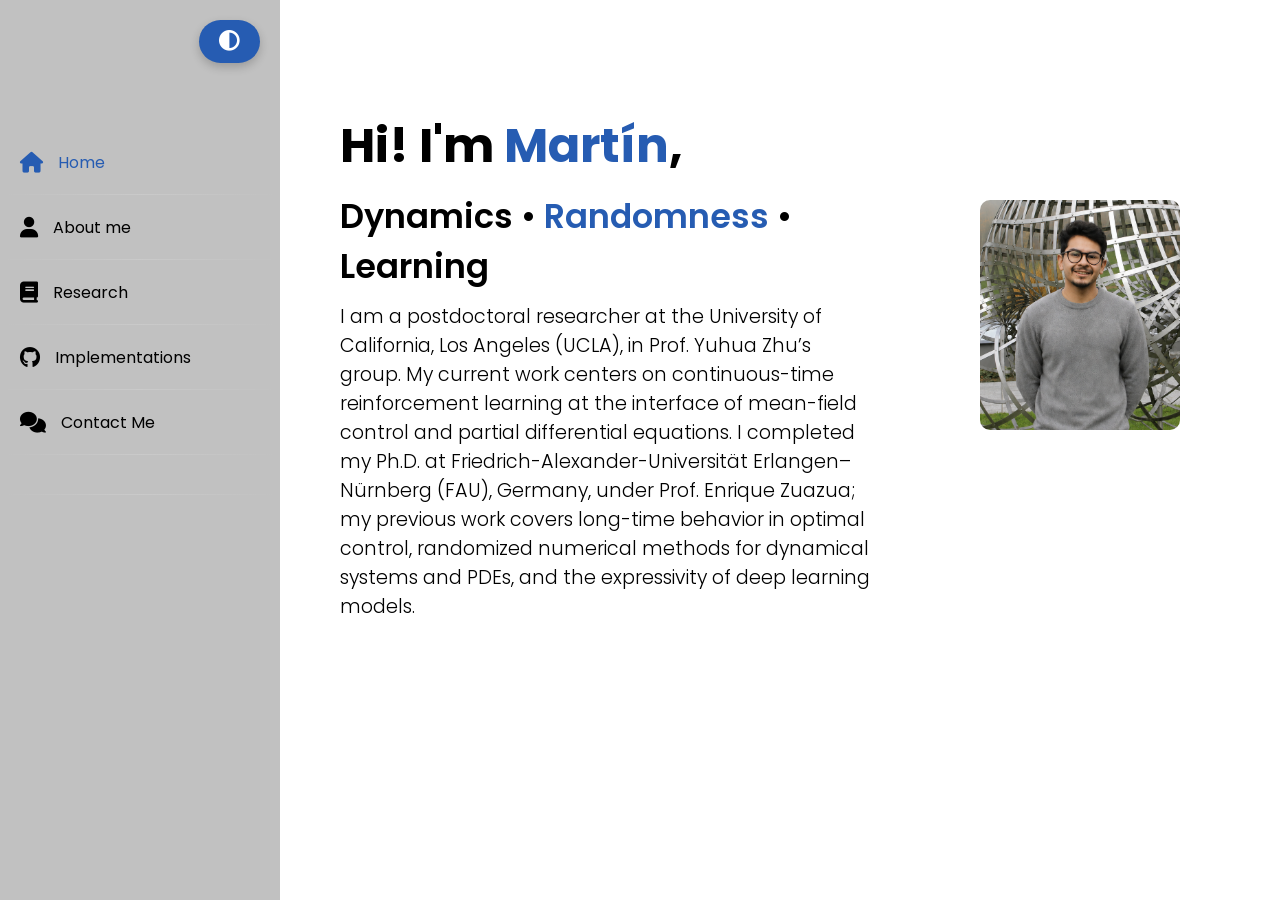
==== commit c75bf062: "latex" ====
--- a/index.html
+++ b/index.html
@@ -87,7 +87,7 @@
 I am a postdoctoral researcher at the University of California, Los Angeles (UCLA), in Prof. Yuhua Zhu’s group. My current work centers on continuous-time reinforcement learning at the interface of mean-field control and partial differential equations. I completed my Ph.D. at Friedrich-Alexander-Universität Erlangen–Nürnberg (FAU), Germany, under Prof. Enrique Zuazua; my previous work covers long-time behavior in optimal control, randomized numerical methods for dynamical systems and PDEs, and the expressivity of deep learning models.            </p>
           </div>
           <div class="SideImg">
-            <img src="Hernandez_oberwolfach.JPG" alt="Martin_Oberwolfach">
+            <img src="Martin_Hernandez_oberwolfach.png" alt="Martin_Oberwolfach">
           </div>
         </div>
 
@@ -146,7 +146,7 @@
   from a mathematical viewpoint.
       </p>
     </div>
-
+ 
     <div class="about-card">
       <h4>What motivates my work?</h4>
       <p>
@@ -258,6 +258,24 @@
         <p class="publication-venue">Preprint</p>
         <a class="publication-link" href="https://arxiv.org/abs/2510.13134" target="_blank">arXiv:2510.13134</a>
       </article>
+
+      <article class="publication-card">
+        <p class="publication-authors">Bayraktar, E., Hernández, M., Yan, Q. Zhu, Y. (2025)</p>
+        <h3 class="publication-title">
+          Policy Gradient for Continuous-Time Mean-Field Control.
+        </h3>
+        <p class="publication-venue">Preprint</p>
+        <a class="publication-link" href="https://arxiv.org/abs/2605.20718" target="_blank">arXiv:2605.20718</a>
+      </article>
+
+      <article class="publication-card">
+        <p class="publication-authors">Bayraktar, E., Hernández, M., Yan, Q. Zhu, Y. (2025)</p>
+        <h3 class="publication-title">
+          Mean-Field PhiBE: Continuous-Time Mean-Field Reinforcement Learning from Discrete-Time Data.
+        </h3>
+        <p class="publication-venue">Preprint</p>
+        <a class="publication-link" href="https://arxiv.org/abs/2606.26498" target="_blank">arXiv:2606.26498</a>
+      </article>
     </div>
   </div>
 
--- a/style.css
+++ b/style.css
@@ -472,7 +472,7 @@
   line-height: 1.55;
   color: var(--text-light-grey);
 }
-
+  
 .gallery-description {
   grid-column: 1 / -1;
   padding: 10px 0 0 0;
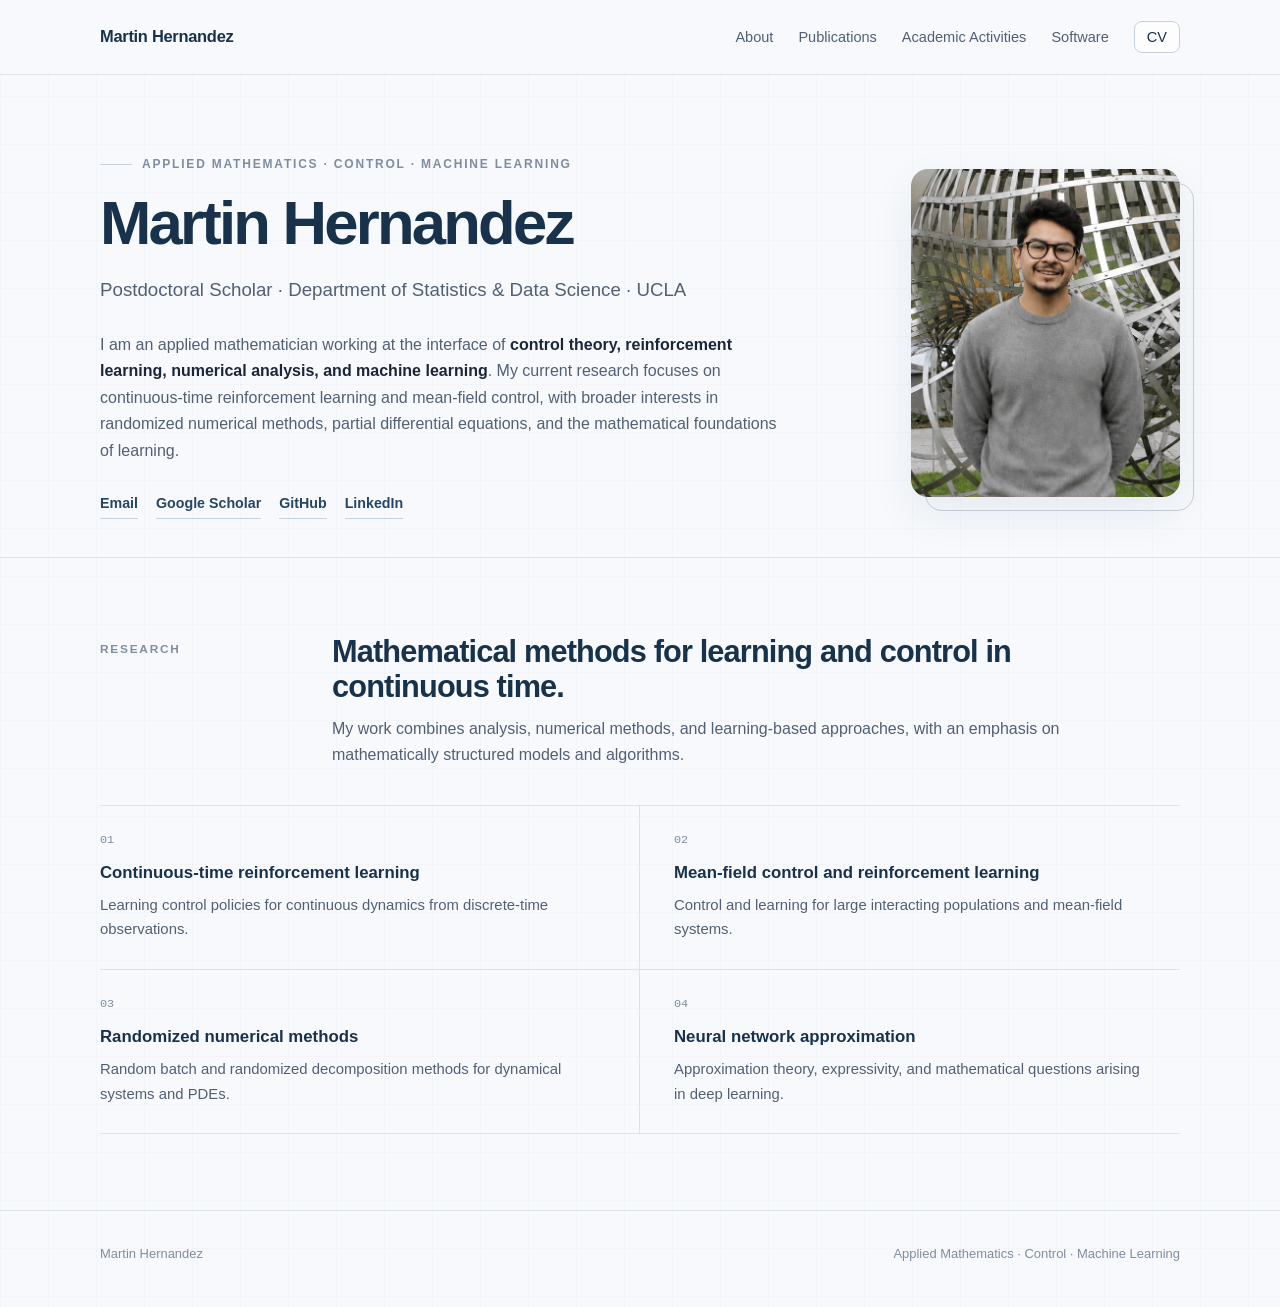
==== commit 1d77d6fb: "Update style webpage" ====
--- a/index.html
+++ b/index.html
@@ -1,419 +1,47 @@
-<!DOCTYPE html>
-<html lang="en">
-<head>
-  <meta charset="UTF-8">
-  <meta name="viewport" content="width=device-width, initial-scale=1">
-  <title>Martin Hernandez</title>
+<!DOCTYPE html><html lang="en"><head>
+<meta charset="UTF-8"><meta name="viewport" content="width=device-width, initial-scale=1.0">
+<meta name="description" content="Martin Hernandez — Applied Mathematics, Control, Machine Learning, and Reinforcement Learning.">
+<title>Martin Hernandez</title><link rel="stylesheet" href="assets/style.css"></head><body><header class="site-header"><div class="site-shell nav">
+<a class="brand" href="index.html">Martin Hernandez</a>
+<button class="menu-button" aria-label="Open navigation" onclick="toggleMenu()">☰</button>
+<ul class="nav-links" id="navLinks">
+<li><a href="index.html#top">About</a></li>
+<li><a href="publications.html" >Publications</a></li>
+<li><a href="academic-activities.html" >Academic Activities</a></li>
+<li><a href="software.html" >Software</a></li>
+<li><a class="nav-cv" href="https://github.com/Martinshs/Martinshs/blob/main/CV_MARTIN_HS.pdf" target="_blank" rel="noopener">CV</a></li>
+</ul></div></header>
+<main id="top">
+<div class="site-shell"><section class="hero">
+<div>
+<div class="eyebrow">Applied Mathematics · Control · Machine Learning</div>
+<h1>Martin Hernandez</h1>
+<p class="hero-role">Postdoctoral Scholar · Department of Statistics &amp; Data Science · UCLA</p>
+<p class="hero-copy">
+I am an applied mathematician working at the interface of <strong>control theory, reinforcement learning, numerical analysis, and machine learning</strong>.
+My current research focuses on continuous-time reinforcement learning and mean-field control, with broader interests in randomized numerical methods,
+partial differential equations, and the mathematical foundations of learning.
+</p>
+<div class="hero-links">
+<a href="mailto:martinh@g.ucla.edu">Email</a>
+<a href="https://scholar.google.com/citations?user=uMn-o4sAAAAJ&hl=en" target="_blank">Google Scholar</a>
+<a href="https://github.com/Martinshs" target="_blank">GitHub</a>
+<a href="https://www.linkedin.com/in/martinhernandez" target="_blank">LinkedIn</a>
+</div></div>
+<div class="portrait-wrap"><img class="portrait" src="assets/martin-hernandez.png" alt="Portrait of Martin Hernandez"></div>
+</section></div>
 
-  <!-- Font Awesome icons -->
-  <link
-    rel="stylesheet"
-    href="https://cdnjs.cloudflare.com/ajax/libs/font-awesome/6.5.0/css/all.min.css"
-  />
-
-  <!-- Swiper core CSS -->
-  <link
-    rel="stylesheet"
-    href="https://unpkg.com/swiper@8/swiper-bundle.min.css"
-  />
-
-  <!-- Your custom styles -->
-  <link rel="stylesheet" href="style.css" />
-
-  <!-- Swiper JS (must come before your own script) -->
-  <script
-    src="https://unpkg.com/swiper@8/swiper-bundle.min.js"
-    defer
-  ></script>
-
-  <!-- Your page’s behavior -->
-  <script src="script.js" defer></script>
-</head>
-<body>
-
-  <!-- Mobile top navigation (icons only) -->
-  <header class="mobile-nav">
-    <ul class="Links">
-      <li onclick="Navigate(0)"><i class="fa-solid fa-house"></i></li>
-      <li onclick="Navigate(1)"><i class="fa-solid fa-user"></i></li>
-      <li onclick="Navigate(2)"><i class="fa-solid fa-book"></i></li>
-      <li onclick="Navigate(3)"><i class="fa-brands fa-github"></i></li>
-      <li onclick="Navigate(4)"><i class="fa-solid fa-comments"></i></li>
-      <li>
-        <button onclick="toggleTheme()" class="theme-button">
-          <i class="fa-solid fa-circle-half-stroke"></i>
-        </button>
-      </li>
-    </ul>
-  </header>
-
-  <main>
-    <!-- Desktop sidebar -->
-    <aside>
-      <ul class="Links">
-        <li onclick="Navigate(0)" class="activeLink">
-          <i class="fa-solid fa-house"></i><p>Home</p>
-        </li>
-        <li onclick="Navigate(1)">
-          <i class="fa-solid fa-user"></i><p>About me</p>
-        </li>
-        <li onclick="Navigate(2)">
-          <i class="fa-solid fa-book"></i><p>Research</p>
-        </li>
-        <li onclick="Navigate(3)">
-          <i class="fa-brands fa-github"></i><p>Implementations</p>
-        </li>
-        <li onclick="Navigate(4)">
-          <i class="fa-solid fa-comments"></i><p>Contact Me</p>
-        </li>
-        <li>
-          <button onclick="toggleTheme()" class="theme-button">
-            <i class="fa-solid fa-circle-half-stroke"></i>
-          </button>
-        </li>
-      </ul>
-    </aside>
-
-    <!-- Swiper container -->
-    <div class="swiper mySwiper">
-      <div class="swiper-wrapper">
-
-        <!-- Home slide -->
-        <div class="swiper-slide home-slide">
-          <div class="HomeContent">
-            <h1>Hi! I'm <span class="stylized-name">Martín</span>,</h1>
-            <h2>Dynamics &bull; <span class="proffesions">Randomness</span> &bull; Learning</h2>
-            <p class="heroline">
-I am a postdoctoral researcher at the University of California, Los Angeles (UCLA), in Prof. Yuhua Zhu’s group. My current work centers on continuous-time reinforcement learning at the interface of mean-field control and partial differential equations. I completed my Ph.D. at Friedrich-Alexander-Universität Erlangen–Nürnberg (FAU), Germany, under Prof. Enrique Zuazua; my previous work covers long-time behavior in optimal control, randomized numerical methods for dynamical systems and PDEs, and the expressivity of deep learning models.            </p>
-          </div>
-          <div class="SideImg">
-            <img src="Martin_Hernandez_oberwolfach.png" alt="Martin_Oberwolfach">
-          </div>
-        </div>
-
-        <!-- About Me slide -->
-        <div class="swiper-slide aboutme">
-  <h1 class="heading">About Me</h1>
-  <h3 class="sub-heading">I'm Martín Hernández Salinas</h3>
-
-  <div class="aboutme-intro">
-    A brief overview of my academic background, current position, and research interests.
-  </div>
-
-  <div class="aboutme-grid">
-    <div class="about-card">
-      <h4>Who am I?</h4>
-      <p>
-        I am a mathematician working at the intersection of partial differential equations,
-        numerical analysis, control theory, deep learning, and reinforcement learning.
-      </p>
-    </div>
-
-    <div class="about-card">
-      <h4>What is my current position?</h4>
-      <p>
-        I am currently a postdoctoral researcher at the University of California, Los Angeles (UCLA),
-        in Prof. Yuhua Zhu’s group, where I work on continuous-time reinforcement learning,
-        particularly in multi-agent systems and mean-field control.
-      </p>
-    </div>
-
-    <div class="about-card">
-      <h4>Where did I study?</h4>
-      <p>
-        My academic path began in Chile, where I earned both my engineering and master’s degrees
-        in mathematics at Universidad Técnica Federico Santa María (USM), under the supervision of
-        Prof. Rodrigo Lecaros and Prof. Sebastián Zamorano.
-      </p>
-    </div>
-
-    <div class="about-card">
-      <h4>What did I do during my Ph.D.?</h4>
-      <p>
-        I earned my Ph.D. (Dr. rer. nat.) at Friedrich-Alexander-Universität Erlangen–Nürnberg (FAU),
-        Germany, under the supervision of Prof. Enrique Zuazua. During this period, I focused on
-        continuous-time models and on efficient randomized algorithms, such as random-batch methods,
-        for PDEs, optimal control, and deep learning.
-      </p>
-    </div>
-
-    <div class="about-card">
-      <h4>What are my research interests?</h4>
-      <p>
-        My current interests include continuous-time reinforcement learning, multi-agent systems,
-  mean-field control theory, partial differential equations, and randomized methods for dynamical systems.
-  More recently, part of my attention has also turned to understanding supervised learning models
-  from a mathematical viewpoint.
-      </p>
-    </div>
- 
-    <div class="about-card">
-      <h4>What motivates my work?</h4>
-      <p>
-       I am naturally driven by curiosity. Despite my strong mathematical training, I remain an engineer at heart, interested not only in rigorous analysis but also in building, testing, and understanding how ideas work in practice. 
-       More than anything, I am motivated by science, discovery, and the bridge between theory and reality.
-      </p>
-    </div>
-  </div>
-
-  <div class="buttonGroup">
-    <a href="https://github.com/Martinshs/Martinshs/blob/main/CV_Martin_HS.pdf" target="_blank">
-      <button>CV</button>
-    </a>
-    <a href="https://github.com/Martinshs/master_thesis/blob/main/Thesis_master_Martin_hernandez_2021.pdf" target="_blank">
-      <button>Master Thesis (Spanish)</button>
-    </a>
-    <a href="https://github.com/Martinshs/phd_thesis/blob/main/Thesis_Martin_Hernandez_update.pdf" target="_blank">
-      <button>PhD Thesis (English)</button>
-    </a>
-  </div>
+<section class="content-section" id="research"><div class="site-shell">
+<div class="section-head">
+<div class="section-kicker">Research</div>
+<div><h2 class="section-title">Mathematical methods for learning and control in continuous time.</h2>
+<p class="section-copy">My work combines analysis, numerical methods, and learning-based approaches, with an emphasis on mathematically structured models and algorithms.</p></div>
 </div>
-
-        <!-- Research slide -->
-<div class="swiper-slide research">
-  <h1 class="heading">Research</h1>
-
-  <div class="research-section">
-    <div class="section-header">
-      <h2>Publications</h2>
-    </div>
-
-    <div class="publication-grid">
-      <article class="publication-card">
-        <p class="publication-authors">Hernández, M., Lecaros, R., Zamorano, S. (2023)</p>
-        <h3 class="publication-title">
-          Averaged turnpike property for differential equations with random constant coefficients
-        </h3>
-        <p class="publication-venue">Mathematical Control and Related Fields</p>
-        <a class="publication-link" href="https://www.aimsciences.org//article/doi/10.3934/mcrf.2022016" target="_blank">AIMS</a>
-      </article>
-
-      <article class="publication-card">
-        <p class="publication-authors">Hernández, M., Zuazua, E. (2024)</p>
-        <h3 class="publication-title">
-          Uniform Turnpike Property and Singular Limits
-        </h3>
-        <p class="publication-venue">Acta Applicandae Mathematicae</p>
-        <a class="publication-link" href="https://link.springer.com/article/10.1007/s10440-024-00640-7" target="_blank">Springer</a>
-      </article>
-
-      <article class="publication-card">
-        <p class="publication-authors">Hernández, M., Dominguez-Corella, A. (2025)</p>
-        <h3 class="publication-title">
-          Mini-batch descent in semiflows
-        </h3>
-        <p class="publication-venue">ESAIM-COCV</p>
-        <a class="publication-link" href="https://www.esaim-cocv.org/articles/cocv/abs/2025/01/cocv240151/cocv240151.html" target="_blank">COCV</a>
-      </article>
-
-      <article class="publication-card">
-        <p class="publication-authors">Hernández, M., Lazar, M., Zamorano, S. (2026)</p>
-        <h3 class="publication-title">
-          Turnpike phenomenon for averaged optimal control
-        </h3>
-        <p class="publication-venue">Optimization</p>
-        <a class="publication-link" href="https://www.tandfonline.com/doi/abs/10.1080/02331934.2026.2615776" target="_blank">Optimization</a>
-      </article>
-    </div>
-  </div>
-
-  <div class="research-section">
-    <div class="section-header">
-      <h2>Preprints</h2>
-    </div>
-
-    <div class="publication-grid">
-      <article class="publication-card">
-        <p class="publication-authors">Hernández, M., Zuazua, E. (2024)</p>
-        <h3 class="publication-title">
-          Constructive Universal Approximation and Finite Sample Memorization by Narrow Deep ReLU Networks
-        </h3>
-        <p class="publication-venue">Preprint</p>
-        <a class="publication-link" href="https://arxiv.org/abs/2409.06555v2" target="_blank">arXiv:2409.06555v1</a>
-      </article>
-
-      <article class="publication-card">
-        <p class="publication-authors">Hernández, M., Zuazua, E. (2025)</p>
-        <h3 class="publication-title">
-          Random Batch Methods for PDE control on graphs
-        </h3>
-        <p class="publication-venue">Preprint</p>
-        <a class="publication-link" href="https://arxiv.org/abs/2506.11809" target="_blank">arXiv:2506.11809</a>
-      </article>
-
-      <article class="publication-card">
-        <p class="publication-authors">Hernández, M. (2025)</p>
-        <h3 class="publication-title">
-          Random domain decomposition for parabolic PDEs
-        </h3>
-        <p class="publication-venue">Preprint</p>
-        <a class="publication-link" href="https://arxiv.org/abs/2508.21557" target="_blank">arXiv:2508.21557</a>
-      </article>
-
-      <article class="publication-card">
-        <p class="publication-authors">Hernández, M., Álvarez-López, A. (2025)</p>
-        <h3 class="publication-title">
-          Convergence, design and training of continuous-time dropout as a random batch method
-        </h3>
-        <p class="publication-venue">Preprint</p>
-        <a class="publication-link" href="https://arxiv.org/abs/2510.13134" target="_blank">arXiv:2510.13134</a>
-      </article>
-
-      <article class="publication-card">
-        <p class="publication-authors">Bayraktar, E., Hernández, M., Yan, Q. Zhu, Y. (2025)</p>
-        <h3 class="publication-title">
-          Policy Gradient for Continuous-Time Mean-Field Control.
-        </h3>
-        <p class="publication-venue">Preprint</p>
-        <a class="publication-link" href="https://arxiv.org/abs/2605.20718" target="_blank">arXiv:2605.20718</a>
-      </article>
-
-      <article class="publication-card">
-        <p class="publication-authors">Bayraktar, E., Hernández, M., Yan, Q. Zhu, Y. (2025)</p>
-        <h3 class="publication-title">
-          Mean-Field PhiBE: Continuous-Time Mean-Field Reinforcement Learning from Discrete-Time Data.
-        </h3>
-        <p class="publication-venue">Preprint</p>
-        <a class="publication-link" href="https://arxiv.org/abs/2606.26498" target="_blank">arXiv:2606.26498</a>
-      </article>
-    </div>
-  </div>
-
-  <p class="research-description">
-    For a full list of publications, please visit my
-    <a href="https://scholar.google.com/citations?user=uMn-o4sAAAAJ&hl=en" target="_blank">Google Scholar profile</a>.
-  </p>
-</div>  
-
-        <!-- Implementations slide -->
-        <div class="swiper-slide gallery">
-          <h1 class="heading">Implementations</h1>
-
-          <h2 class="sub-heading">Tutorials</h2>
-          <div class="project">
-            <a href="https://github.com/DCN-FAU-AvH/pinns_heat" target="_blank">
-              <img
-                src="https://raw.githubusercontent.com/DCN-FAU-AvH/pinns_heat/master/results/test_example_2_20231113-230629/0_video_u.gif"
-                alt="PINNs heat GIF"
-              >
-            </a>
-            <p class="caption">
-              PINNs introductory code for the heat equation (PyTorch implementation).
-            </p>
-          </div>
-
-          <div class="project">
-            <a href="https://github.com/Martinshs/tutorial_pytorch/tree/main" target="_blank">
-              <img
-                src="https://raw.githubusercontent.com/Martinshs/tutorial_pytorch/main/gifs/Simulation.gif"
-                alt="PyTorch tutorial simulation"
-              >
-            </a>
-            <p class="caption">
-              Hands-on PyTorch tutorial: build and train your first neural network.
-            </p>
-          </div>
-
-          <div class="project">
-            <a href="https://github.com/Martinshs/code_parabolic/tree/main" target="_blank">
-              <img
-                src="https://raw.githubusercontent.com/Martinshs/code_parabolic/main/images/images_example_3d/plot_superposition167.png"
-                alt="Parabolic PDE on graphs"
-              >
-            </a>
-            <p class="caption">
-              Library to solve Parabolic PDE on graphs.
-            </p>
-          </div>
-
-          <h2 class="sub-heading">Paper Codes</h2>
-          <div class="project">
-            <a href="https://github.com/Martinshs/multiclass_UAT/tree/main" target="_blank">
-              <img
-                src="https://raw.githubusercontent.com/Martinshs/multiclass_UAT/main/example_1.gif"
-                alt="Multiclass UAT GIF"
-              >
-            </a>
-            <p class="caption">
-              Universal binary classification via deep nets—without optimization.
-            </p>
-          </div>
-
-          <div class="project">
-            <a href="https://github.com/Martinshs/Turnpike-property" target="_blank">
-              <img
-                src="https://raw.githubusercontent.com/Martinshs/Turnpike-property/main/Images/plot_1.png"
-                alt="Turnpike property plot"
-              >
-            </a>
-            <p class="caption">
-              Turnpike property: finite-dimensional cases with uncertainty (GEKKO implementation)
-            </p>
-          </div>
-
-          <div class="project">
-            <a href="https://github.com/Martinshs/mini-batch_obtacle_problem/tree/main" target="_blank">
-              <img
-                src="https://raw.githubusercontent.com/Martinshs/mini-batch_obtacle_problem/main/comparation_solutions.gif"
-                alt="Obstacle problem comparison"
-              >
-            </a>
-            <p class="caption">
-              Random minimizing-movement for the obstacle problem (FEniCS implementation).
-            </p>
-          </div>
-
-          <p class="gallery-description">
-            Find more implementations on my
-            <a href="https://github.com/Martinshs" target="_blank">GitHub</a>.
-          </p>
-        </div>
-
-        <!-- Contact Me slide -->
-<div class="swiper-slide contactMe">
-  <h1 class="heading">Contact Me</h1>
-
-  <p class="contact-intro">
-    Please feel free to reach out regarding research, collaborations, or academic discussions.
-  </p>
-
-  <div class="contact-grid">
-    <div class="contact-card contactinfo">
-      <h3>Contact Information</h3>
-
-      <p>
-        <strong>Email UCLA:</strong>
-        <a href="mailto:martinh@g.ucla.edu">martinh[at]g.ucla.edu</a>
-      </p>
-
-      <p>
-        <strong>Email FAU:</strong>
-        <a href="mailto:martin.hernandez@fau.de">martin.hernandez[at]fau.de</a>
-      </p>
-
-      <p>
-        <strong>Office:</strong>
-        Boelter Hall, Room 9413, UCLA
-      </p>
-    </div>
-
-    <div class="contact-card externallinks">
-      <h3>External Links</h3>
-
-      <ul class="link-icons">
-        <li><i class="fab fa-linkedin"></i> <a href="https://linkedin.com/in/martinhernandez" target="_blank">LinkedIn</a></li>
-        <li><i class="fas fa-university"></i> <a href="https://dcn.nat.fau.eu/martin-hernandez/" target="_blank">DCN</a></li>
-        <li><i class="fab fa-github"></i> <a href="https://github.com/Martinshs" target="_blank">GitHub</a></li>
-        <li><i class="fab fa-researchgate"></i> <a href="https://www.researchgate.net/profile/Martin-Hernandez-21?ev=hdr_xprf" target="_blank">ResearchGate</a></li>
-        <li><i class="fab fa-google"></i> <a href="https://scholar.google.com/citations?user=uMn-o4sAAAAJ&hl=en" target="_blank">Google Scholar</a></li>
-      </ul>
-    </div>
-  </div>
+<div class="research-list">
+<article class="research-item"><div class="research-number">01</div><h3>Continuous-time reinforcement learning</h3><p>Learning control policies for continuous dynamics from discrete-time observations.</p></article>
+<article class="research-item"><div class="research-number">02</div><h3>Mean-field control and reinforcement learning</h3><p>Control and learning for large interacting populations and mean-field systems.</p></article>
+<article class="research-item"><div class="research-number">03</div><h3>Randomized numerical methods</h3><p>Random batch and randomized decomposition methods for dynamical systems and PDEs.</p></article>
+<article class="research-item"><div class="research-number">04</div><h3>Neural network approximation</h3><p>Approximation theory, expressivity, and mathematical questions arising in deep learning.</p></article>
 </div>
-
-      </div>
-    </div>
-  </main>
-
-</body>
-</html>
+</div></section></main><footer><div class="site-shell footer-inner"><div>Martin Hernandez</div><div>Applied Mathematics · Control · Machine Learning</div></div></footer>
+<script>function toggleMenu(){document.getElementById("navLinks").classList.toggle("open");}</script></body></html>
--- a/assets/style.css
+++ b/assets/style.css
@@ -0,0 +1,144 @@
+:root{
+  --bg:#f7f9fc;--surface:#ffffff;--surface-soft:#f1f4f8;
+  --ink:#1b2738;--ink-soft:#526074;--navy:#274663;--navy-deep:#18324b;
+  --steel:#7f8da0;--border:#dbe2ea;--border-strong:#c6d0db;
+  --shadow:0 16px 44px rgba(24,50,75,.075);--maxw:1080px;
+}
+*{box-sizing:border-box;margin:0;padding:0}
+html{scroll-behavior:smooth}
+body{
+  font-family:Inter,ui-sans-serif,-apple-system,BlinkMacSystemFont,"Segoe UI",Helvetica,Arial,sans-serif;
+  color:var(--ink);
+  background:
+    linear-gradient(rgba(39,70,99,.018) 1px,transparent 1px),
+    linear-gradient(90deg,rgba(39,70,99,.018) 1px,transparent 1px),
+    var(--bg);
+  background-size:48px 48px;line-height:1.65;-webkit-font-smoothing:antialiased
+}
+a{color:inherit;text-decoration:none}
+.site-shell{width:min(calc(100% - 42px),var(--maxw));margin:0 auto}
+.site-header{
+  position:sticky;top:0;z-index:20;background:rgba(247,249,252,.94);
+  border-bottom:1px solid rgba(219,226,234,.9);backdrop-filter:blur(16px);-webkit-backdrop-filter:blur(16px)
+}
+.nav{min-height:74px;display:flex;align-items:center;justify-content:space-between;gap:28px}
+.brand{font-size:1.03rem;font-weight:690;letter-spacing:-.018em;white-space:nowrap;color:var(--navy-deep)}
+.nav-links{display:flex;align-items:center;gap:25px;list-style:none;color:var(--ink-soft);font-size:.91rem}
+.nav-links a{position:relative;transition:color 160ms ease}
+.nav-links a::after{
+  content:"";position:absolute;left:0;bottom:-8px;width:100%;height:1px;background:var(--navy);
+  transform:scaleX(0);transform-origin:left;transition:transform 160ms ease
+}
+.nav-links a:hover,.nav-links a.active{color:var(--navy-deep)}
+.nav-links a:hover::after,.nav-links a.active::after{transform:scaleX(1)}
+.nav-cv{padding:7px 12px;border:1px solid var(--border-strong);border-radius:8px;color:var(--navy-deep)!important;background:rgba(255,255,255,.7)}
+.nav-cv::after{display:none}
+.hero{
+  min-height:auto;display:grid;grid-template-columns:minmax(0,1.5fr) minmax(230px,.55fr);
+  gap:76px;align-items:center;padding:72px 0 38px
+}
+.eyebrow{
+  display:inline-flex;align-items:center;gap:10px;color:var(--steel);font-size:.75rem;font-weight:650;
+  letter-spacing:.15em;text-transform:uppercase;margin-bottom:18px
+}
+.eyebrow::before{content:"";width:32px;height:1px;background:var(--border-strong)}
+h1{
+  font-size:clamp(2.50rem,4.9vw,3.85rem);line-height:1.02;letter-spacing:-.045em;
+  font-weight:700;color:var(--navy-deep);margin-bottom:20px
+}
+.hero-role{font-size:clamp(1rem,1.55vw,1.17rem);color:var(--ink-soft);max-width:660px;margin-bottom:26px}
+.hero-copy{max-width:690px;color:var(--ink-soft);font-size:1rem;margin-bottom:28px}
+.hero-copy strong{color:var(--ink);font-weight:620}
+.hero-links{display:flex;flex-wrap:wrap;gap:14px 18px;align-items:center}
+.hero-links a{
+  display:inline-flex;align-items:center;gap:8px;font-size:.89rem;font-weight:590;color:var(--navy);
+  padding-bottom:2px;border-bottom:1px solid var(--border-strong)
+}
+.hero-links a:hover{color:var(--navy-deep);border-color:var(--navy)}
+.portrait-wrap{position:relative;justify-self:end;width:min(100%,292px)}
+.portrait-wrap::before{
+  content:"";position:absolute;inset:14px -14px -14px 14px;border:1px solid var(--border-strong);
+  border-radius:17px;z-index:-1
+}
+.portrait{
+  width:100%;aspect-ratio:.82;object-fit:cover;object-position:50% 30%;display:block;
+  border-radius:17px;box-shadow:var(--shadow);filter:saturate(.86) contrast(1.02)
+}
+.content-section{padding:76px 0;border-top:1px solid var(--border)}
+.section-head{display:grid;grid-template-columns:190px 1fr;gap:42px;margin-bottom:36px;align-items:start}
+.section-kicker{color:var(--steel);text-transform:uppercase;letter-spacing:.15em;font-size:.74rem;font-weight:650;padding-top:6px}
+.section-title{
+  font-size:clamp(1.55rem,2.4vw,2.05rem);line-height:1.16;letter-spacing:-.028em;
+  color:var(--navy-deep);font-weight:670;max-width:700px
+}
+.section-copy{color:var(--ink-soft);max-width:730px;margin-top:11px}
+.research-list{display:grid;grid-template-columns:repeat(2,minmax(0,1fr));border-top:1px solid var(--border)}
+.research-item{padding:25px 28px 27px 0;border-bottom:1px solid var(--border)}
+.research-item:nth-child(odd){border-right:1px solid var(--border);padding-right:34px}
+.research-item:nth-child(even){padding-left:34px}
+.research-number{font-family:ui-monospace,SFMono-Regular,Menlo,Consolas,monospace;color:var(--steel);font-size:.74rem;margin-bottom:9px}
+.research-item h3{font-size:1.05rem;color:var(--navy-deep);margin-bottom:6px;font-weight:640}
+.research-item p{color:var(--ink-soft);font-size:.93rem}
+.page-hero{padding:76px 0 42px}
+.page-hero .eyebrow{margin-bottom:13px}
+.page-hero h1{font-size:clamp(2.35rem,4vw,3.35rem);margin-bottom:15px}
+.page-intro{max-width:720px;color:var(--ink-soft);font-size:1rem}
+.inner-content{padding:12px 0 84px}
+.publication-list,.timeline{border-top:1px solid var(--border)}
+.publication{display:grid;grid-template-columns:76px 1fr auto;gap:22px;padding:27px 0;border-bottom:1px solid var(--border);align-items:start}
+.publication-year,.timeline-date{font-family:ui-monospace,SFMono-Regular,Menlo,Consolas,monospace;color:var(--steel);font-size:.8rem;padding-top:3px}
+.publication-title{color:var(--navy-deep);font-weight:635;line-height:1.38;margin-bottom:5px}
+.publication-meta{color:var(--ink-soft);font-size:.9rem}
+.publication-links{display:flex;gap:8px;flex-wrap:wrap;justify-content:flex-end}
+.publication-links a,.text-link{font-size:.77rem;font-weight:620;color:var(--navy);border:1px solid var(--border-strong);padding:6px 9px;border-radius:7px;background:rgba(255,255,255,.55)}
+.publication-links a:hover,.text-link:hover{background:var(--surface-soft)}
+.timeline-row{display:grid;grid-template-columns:150px 1fr;gap:28px;padding:22px 0;border-bottom:1px solid var(--border)}
+.timeline-row h3{font-size:1rem;font-weight:630;color:var(--navy-deep);margin-bottom:3px}
+.timeline-row p{color:var(--ink-soft);font-size:.92rem}
+.software-grid{display:grid;grid-template-columns:repeat(3,minmax(0,1fr));gap:18px}
+.software-card{
+  background:rgba(255,255,255,.72);border:1px solid var(--border);border-radius:13px;
+  overflow:hidden;display:flex;flex-direction:column;
+  min-height:330px;transition:transform 170ms ease,border-color 170ms ease,background 170ms ease,box-shadow 170ms ease
+}
+.software-card:hover{
+  transform:translateY(-3px);border-color:#b8c3d0;background:var(--surface);
+  box-shadow:0 12px 30px rgba(24,50,75,.065)
+}
+.software-media{
+  width:100%;aspect-ratio:16/10;background:#eef2f6;border-bottom:1px solid var(--border);
+  display:flex;align-items:center;justify-content:center;overflow:hidden
+}
+.software-media img{
+  width:100%;height:100%;display:block;object-fit:contain;background:#f6f8fb
+}
+.software-copy{
+  padding:19px 20px 18px;display:flex;flex:1;flex-direction:column
+}
+.software-card h3{font-size:1rem;color:var(--navy-deep);margin-bottom:8px;font-weight:635}
+.software-card p{color:var(--ink-soft);font-size:.89rem}
+.software-card span{
+  margin-top:auto;padding-top:18px;color:var(--steel);
+  font-family:ui-monospace,SFMono-Regular,Menlo,Consolas,monospace;font-size:.74rem
+}
+.section-footer-link{margin-top:22px}
+footer{border-top:1px solid var(--border);padding:32px 0 42px;color:var(--steel);font-size:.81rem}
+.footer-inner{display:flex;justify-content:space-between;gap:20px;flex-wrap:wrap}
+.menu-button{display:none;width:40px;height:40px;border:1px solid var(--border);border-radius:8px;background:rgba(255,255,255,.7);color:var(--navy-deep);font-size:1.1rem;cursor:pointer}
+@media(max-width:860px){
+  .menu-button{display:inline-grid;place-items:center}.nav{min-height:68px;position:relative}
+  .nav-links{position:absolute;left:0;right:0;top:68px;display:none;flex-direction:column;align-items:flex-start;gap:0;padding:12px 0 18px;background:rgba(247,249,252,.98);border-bottom:1px solid var(--border)}
+  .nav-links.open{display:flex}.nav-links li{width:100%}.nav-links a{display:block;width:100%;padding:10px 0}.nav-links a::after{display:none}
+  .nav-cv{border:0;border-radius:0;background:transparent;padding-left:0}
+  .hero{min-height:auto;grid-template-columns:1fr;gap:38px;padding:54px 0 38px}
+  .portrait-wrap{justify-self:start;width:min(68vw,285px)}
+  .section-head{grid-template-columns:1fr;gap:8px}.research-list{grid-template-columns:1fr}
+  .research-item:nth-child(odd){border-right:0;padding-right:0}.research-item:nth-child(even){padding-left:0}
+  .publication{grid-template-columns:64px 1fr}.publication-links{grid-column:2;justify-content:flex-start}
+  .software-grid{grid-template-columns:1fr}
+}
+@media(max-width:560px){
+  .site-shell{width:min(calc(100% - 28px),var(--maxw))}h1{font-size:2.75rem}.hero{padding-top:46px}
+  .content-section{padding:62px 0}.publication{grid-template-columns:1fr;gap:8px}.publication-links{grid-column:1}
+  .timeline-row{grid-template-columns:1fr;gap:5px}
+}
